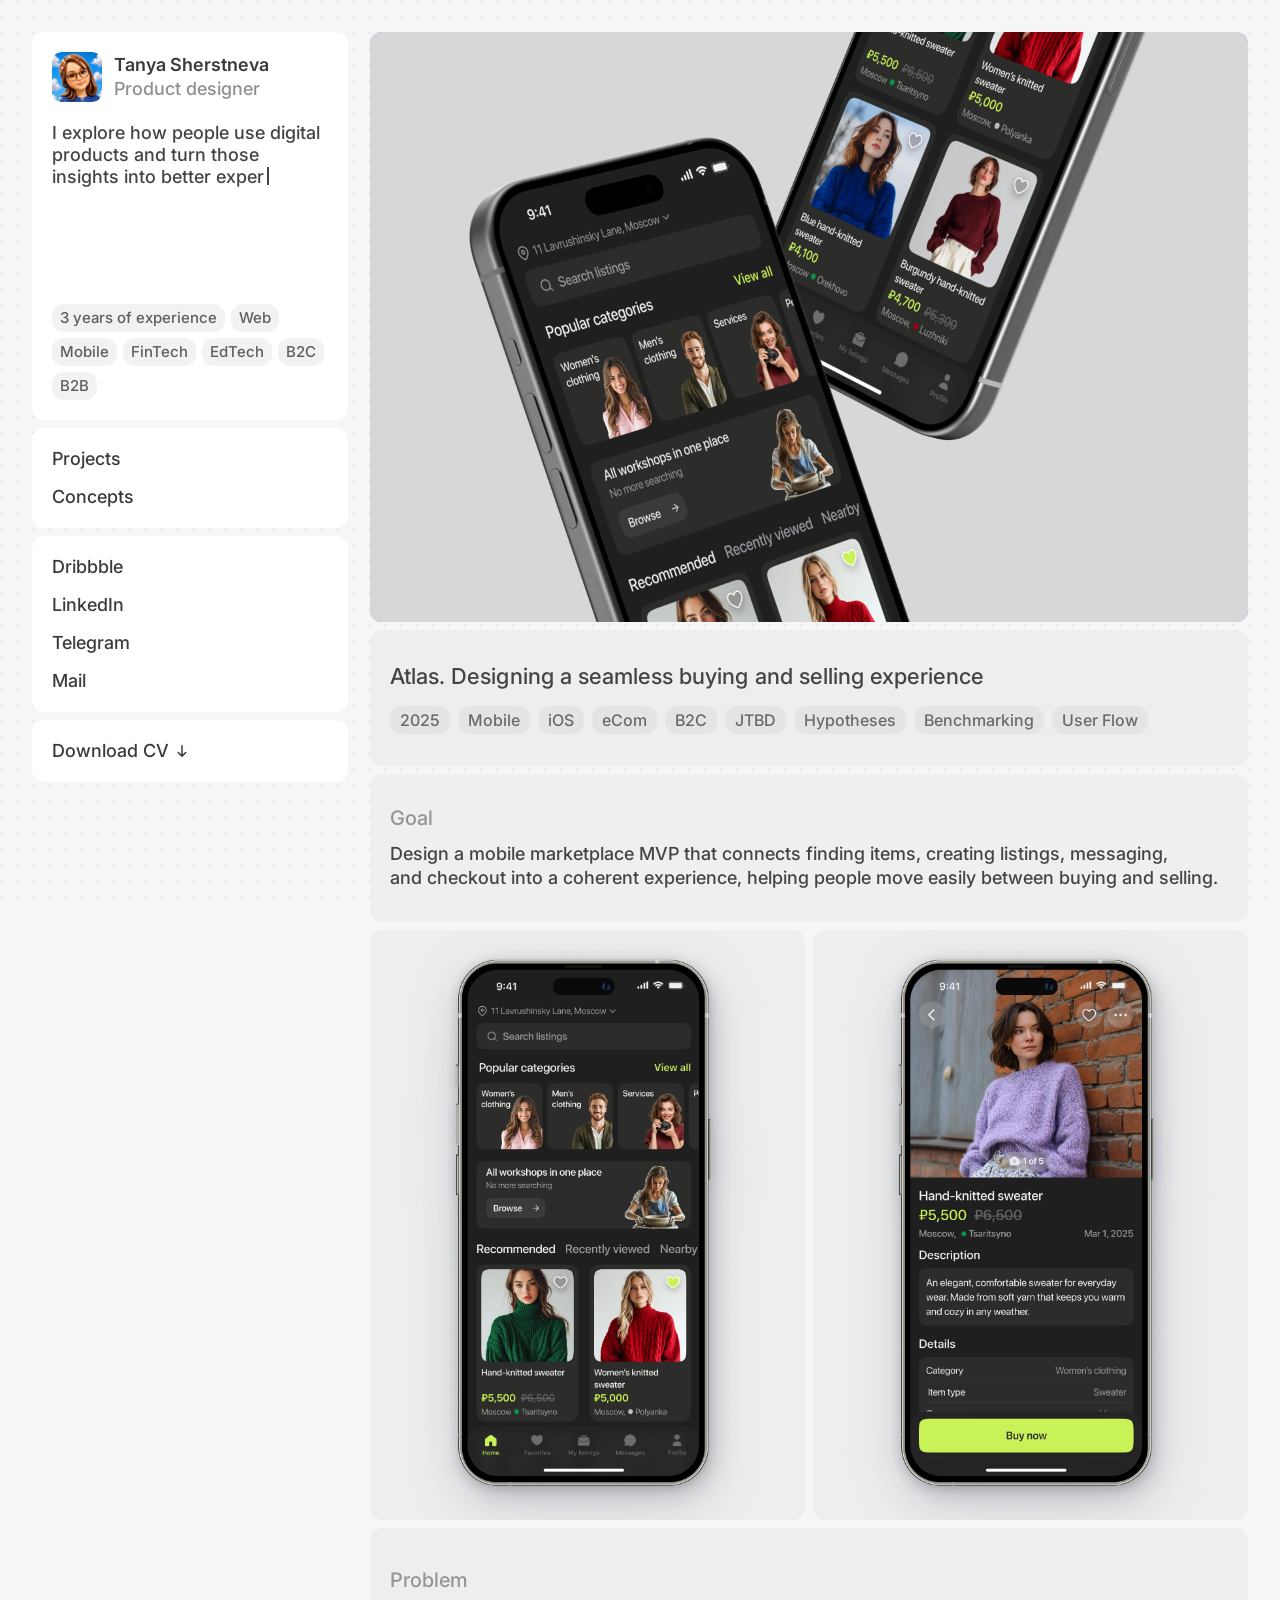
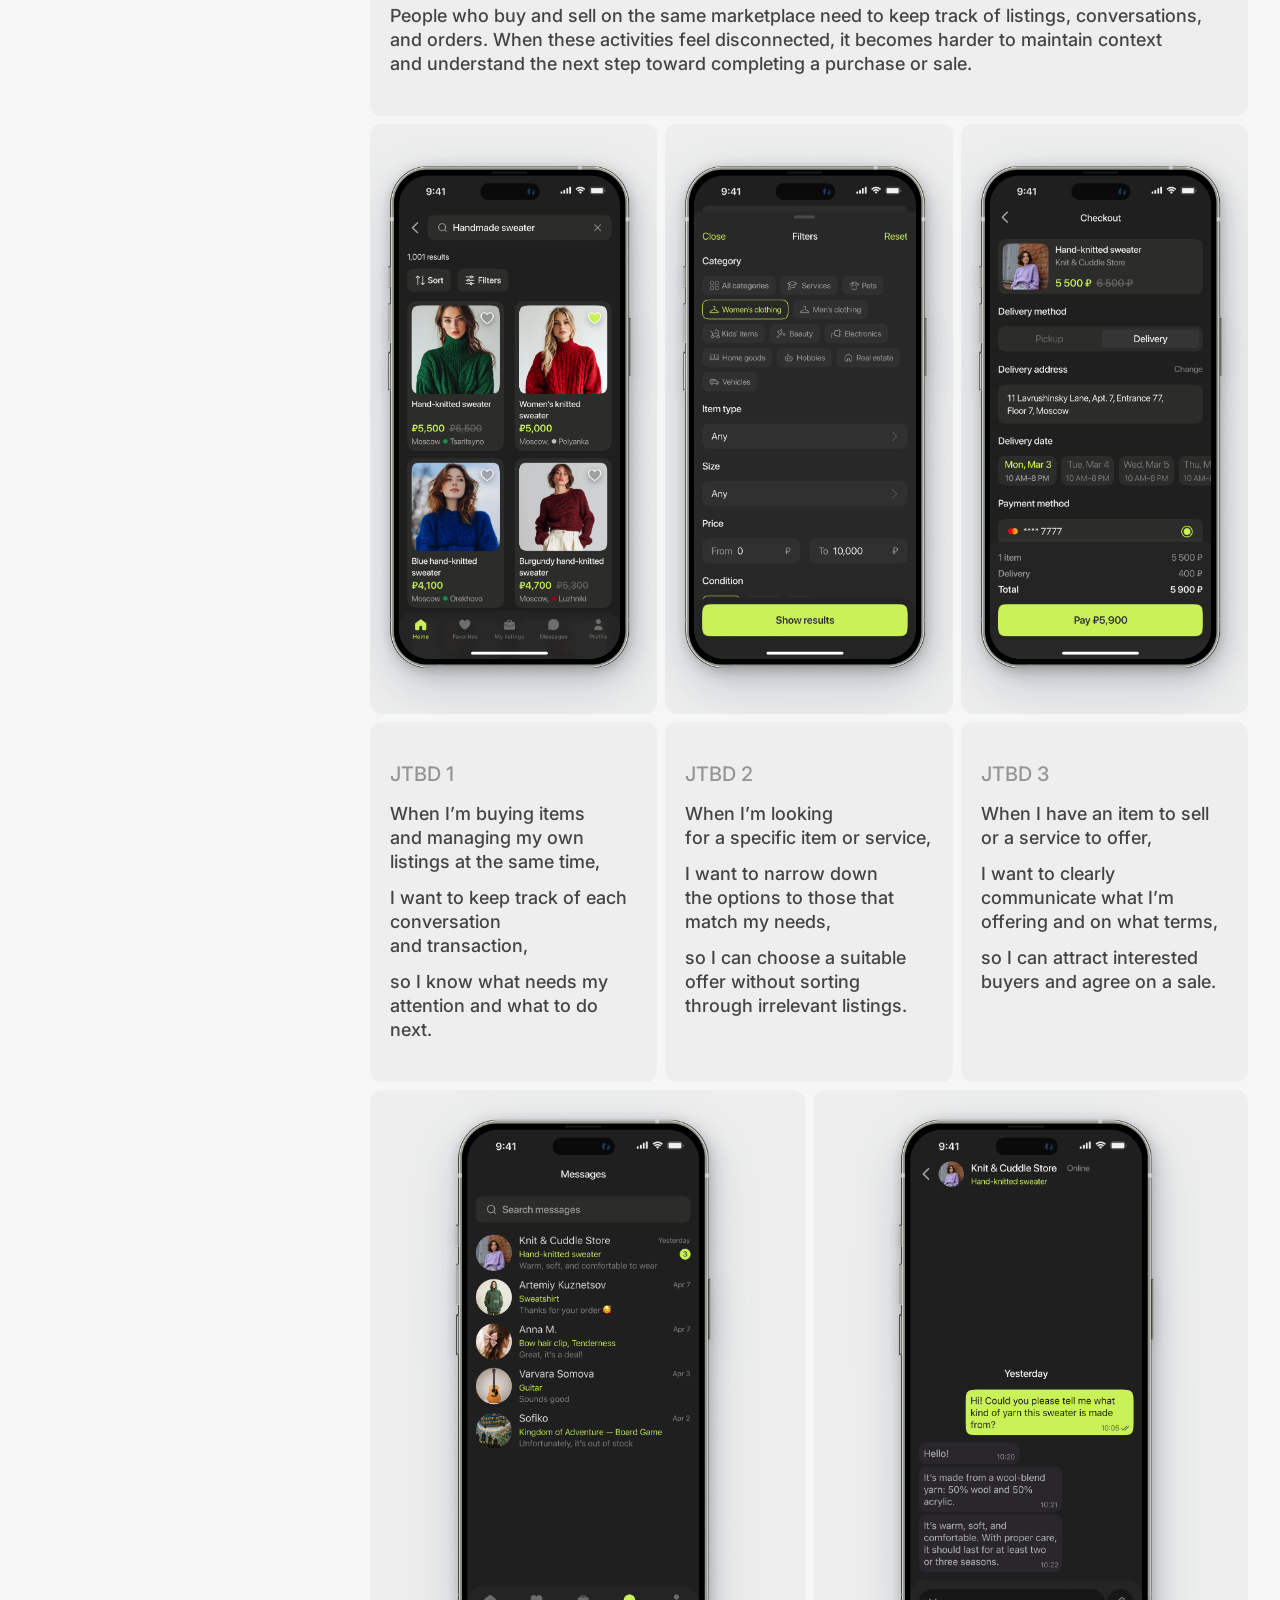
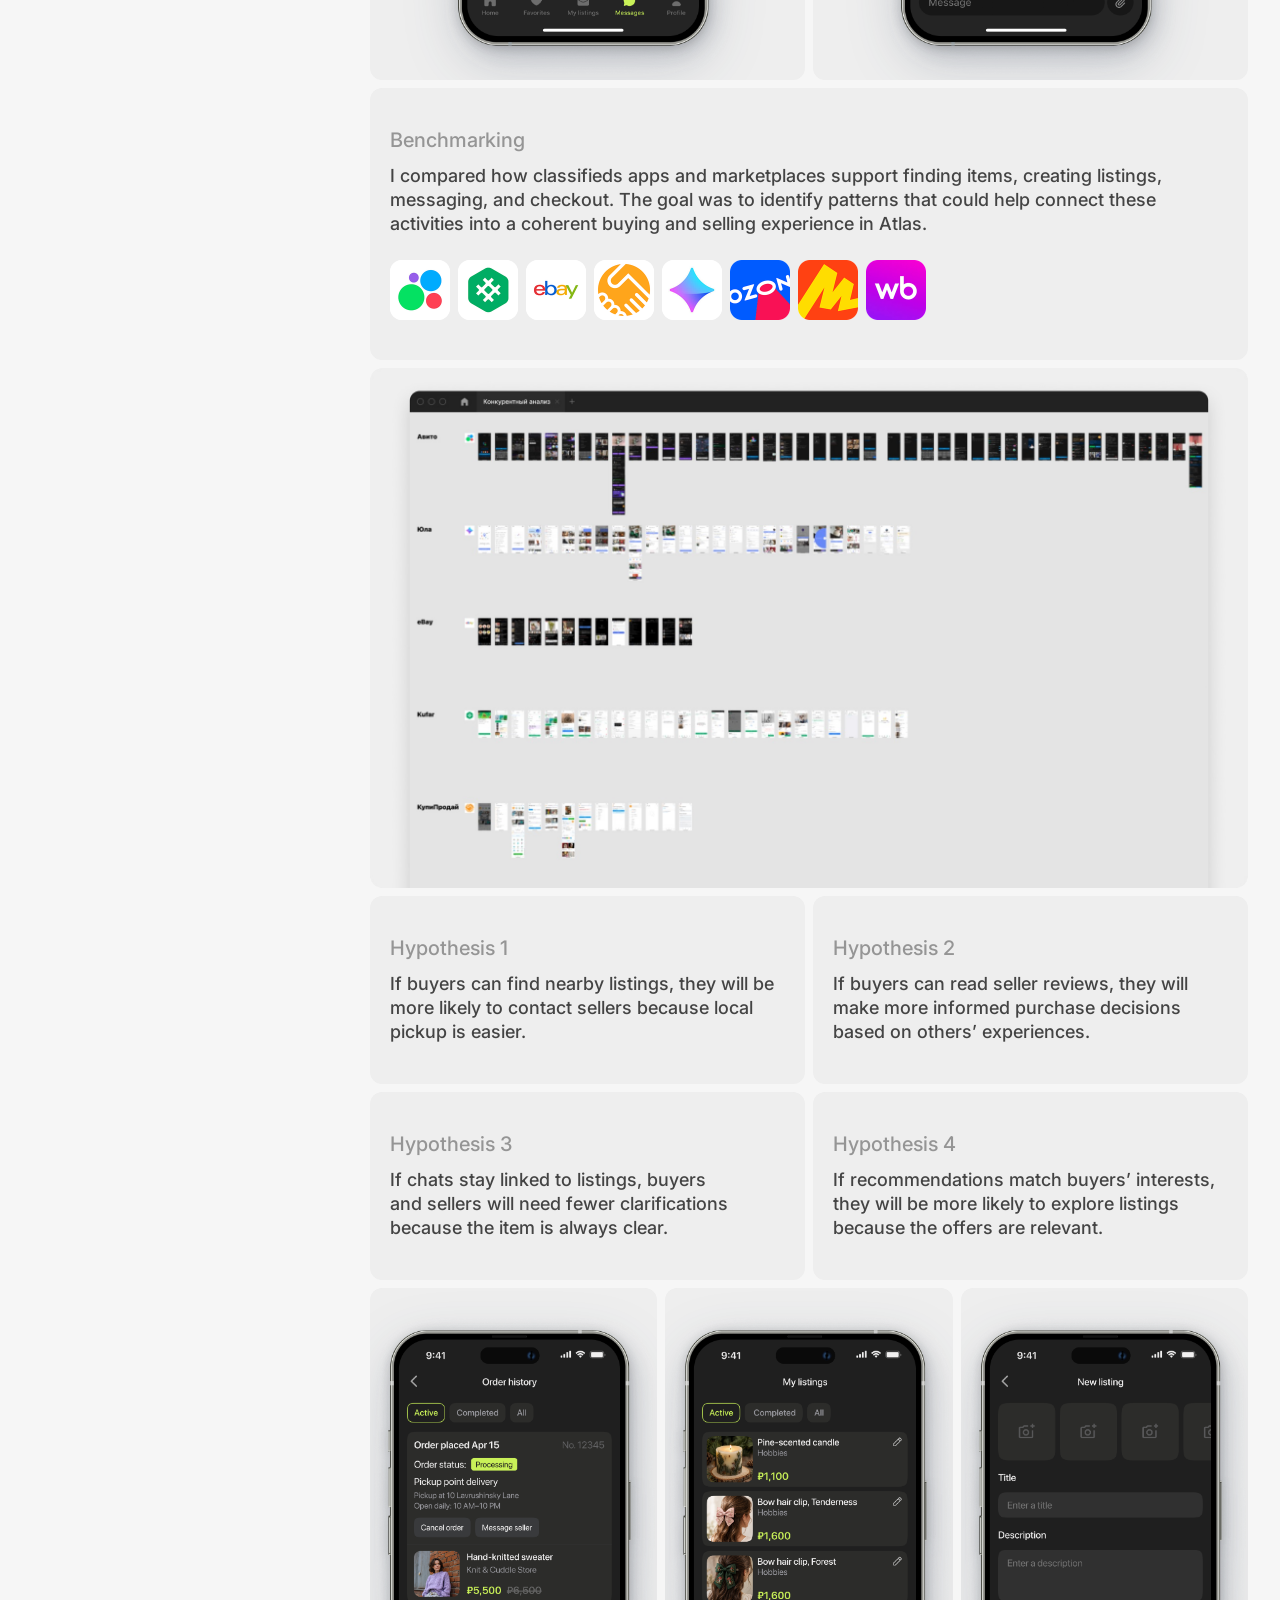
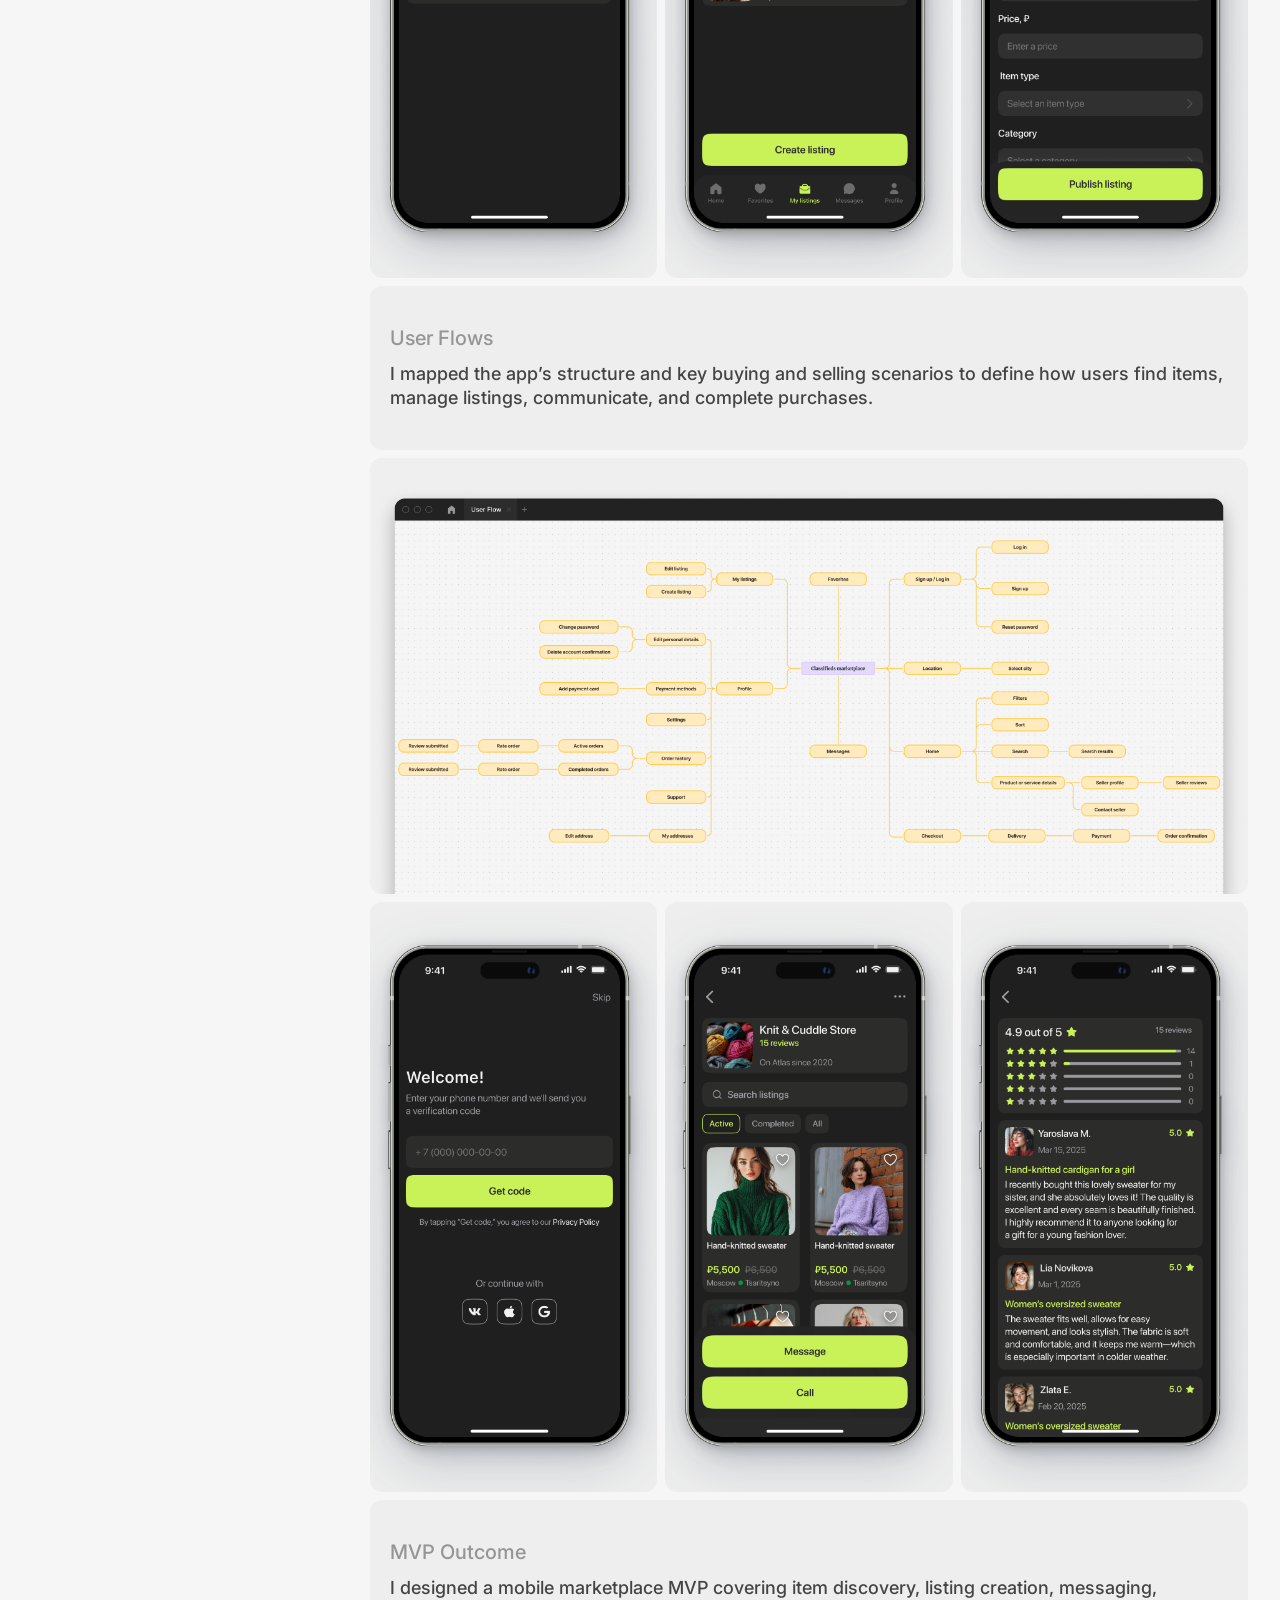
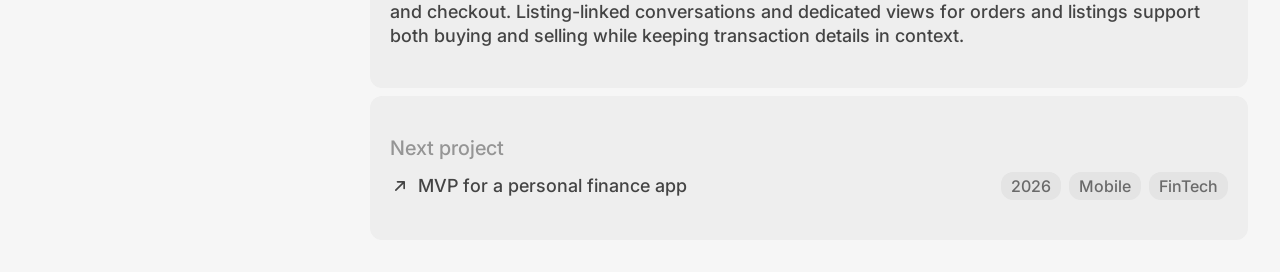
==== atlas/index.html @ c829650d "Add files via upload" ====
<!doctype html>
<html lang="en">
  <head>
    <meta charset="UTF-8" />
    <meta name="viewport" content="width=device-width, initial-scale=1.0" />
    <meta name="author" content="Tanya Sherstneva" />
    <meta name="copyright" content="© Tanya Sherstneva. Portfolio content, case studies and visuals may not be copied, reproduced or used for AI training without permission." />
    <meta name="robots" content="index, follow, noai, noimageai" />
    <title>Atlas — Classifieds Marketplace Case Study | Tanya Sherstneva</title>
    <meta name="description" content="Designing a mobile classifieds marketplace MVP, from item discovery and seller messaging to checkout. A product design case study by Tanya Sherstneva." />
    <link rel="icon" type="image/svg+xml" href="../assets/favicon.svg" />
    <link rel="icon" type="image/png" sizes="32x32" href="../assets/favicon-32.png" />
    <link rel="apple-touch-icon" sizes="180x180" href="../assets/favicon-180.png" />
    <link rel="preload" as="image" href="../assets/Atlas/atlas-cover.png?v=20260921-en" />
    <link rel="stylesheet" href="../atlas.css?v=20260921-jtbd" />
  </head>
  <body>
    <main class="case-shell">
      <aside class="sidebar" aria-label="Designer information">
        <section class="profile card">
          <div class="profile__head">
            <a class="profile__avatar-wrap" href="../index.html" data-clean-href="../" data-home-link aria-label="Back to homepage">
              <img class="profile__avatar profile__avatar--base" src="../assets/optimized/profile-avatar-new.png" width="128" height="160" alt="Tanya Sherstneva" />
              <img class="profile__avatar profile__avatar--hover" src="../assets/optimized/profile-avatar-hover-new.png" width="128" height="160" alt="" aria-hidden="true" />
            </a>
            <div>
              <h1><a class="profile__name-link" href="../index.html" data-clean-href="../" data-home-link aria-label="Back to homepage">Tanya Sherstneva</a></h1>
              <p>Product designer</p>
            </div>
          </div>

          <div class="profile__copy">
            <p class="typewriter-copy" data-typewriter="I explore how people use digital products and turn those insights into better experiences.">I explore how people use digital products and turn those insights into better experiences.</p>
          </div>

          <div class="chips" aria-label="Skills and experience">
            <span>3 years of experience</span>
            <span>Web</span>
            <span>Mobile</span>
            <span>FinTech</span>
            <span>EdTech</span>
            <span>B2C</span>
            <span>B2B</span>
          </div>
        </section>

        <nav class="card nav-links nav-links--plain" aria-label="Portfolio sections">
          <a href="../index.html#projects">Projects</a>
          <a href="../index.html#concepts">Concepts</a>
        </nav>

        <section class="card nav-links" aria-label="Social links">
          <a href="https://dribbble.com/tanya-sherstneva" target="_blank" rel="noopener noreferrer" aria-label="Dribbble">Dribbble</a>
          <a href="https://www.linkedin.com/in/tanya-sherstneva" target="_blank" rel="noopener noreferrer" aria-label="LinkedIn">LinkedIn</a>
          <a href="https://t.me/tatanny" target="_blank" rel="noopener noreferrer" aria-label="Telegram">Telegram</a>
          <a href="mailto:tanya.shr.design@gmail.com" aria-label="Mail">Mail</a>
        </section>

        <a class="card download" href="https://drive.google.com/file/d/1BvGrhKMnfIY4uvtljXsdKGRwU88iwA4E/view?usp=share_link" target="_blank" rel="noopener noreferrer" aria-label="Download CV">
          <span>Download CV</span>
          <svg viewBox="0 0 24 24" aria-hidden="true">
            <path d="M12 5v14m0 0 5-5m-5 5-5-5" />
          </svg>
        </a>
      </aside>

      <section class="case-page">
        <section class="case-cover case-cover--static" aria-label="Atlas cover">
          <img src="../assets/Atlas/atlas-cover.png?v=20260921-en" width="2988" height="1770" alt="Atlas project cover" fetchpriority="high" />
        </section>

        <section class="case-heading card">
          <div>
            <h2>Atlas. Designing a seamless buying and selling experience</h2>
          </div>
          <div class="case-tags" aria-label="Project tags">
            <span>2025</span>
            <span>Mobile</span>
            <span>iOS</span>
            <span>eCom</span>
            <span>B2C</span>
            <span>JTBD</span>
            <span>Hypotheses</span>
            <span>Benchmarking</span>
            <span>User Flow</span>
          </div>
        </section>

        <section class="case-info card">
          <h3>Goal</h3>
          <p>
            Design a mobile marketplace MVP that connects finding items, creating listings, messaging, and checkout into a coherent experience, helping people move easily between buying and selling.
          </p>
        </section>

        <section class="mockup-grid mockup-grid--two" aria-label="Atlas main screens">
          <figure class="mockup-card"><img src="../assets/Atlas/atlas-screen-01-optimized.png?v=20260921-en" width="921" height="1741" loading="lazy" alt="Atlas home screen" /></figure>
          <figure class="mockup-card"><img src="../assets/Atlas/atlas-screen-02-optimized.png?v=20260921-en" width="921" height="1741" loading="lazy" alt="Atlas listing details screen" /></figure>
        </section>

        <section class="case-note card">
          <h3>Problem</h3>
          <p>
            People who buy and sell on the same marketplace need to keep track of listings, conversations, and orders. When these activities feel disconnected, it becomes harder to maintain context and understand the next step toward completing a purchase or sale.
          </p>
        </section>

        <section class="mockup-grid mockup-grid--three mockup-grid--case-screens" aria-label="Atlas user flow screens">
          <figure class="mockup-card"><img src="../assets/Atlas/atlas-screen-03-optimized.png?v=20260921-en" width="921" height="1741" loading="lazy" alt="Atlas search results screen" /></figure>
          <figure class="mockup-card"><img src="../assets/Atlas/atlas-screen-04-optimized.png?v=20260921-en" width="921" height="1741" loading="lazy" alt="Atlas filters screen" /></figure>
          <figure class="mockup-card"><img src="../assets/Atlas/atlas-screen-05-optimized.png?v=20260921-en" width="921" height="1741" loading="lazy" alt="Atlas checkout screen" /></figure>
        </section>

        <section class="jbtd-grid" aria-label="Jobs to be done">
          <article class="card">
            <h3>JTBD 1</h3>
            <p class="jtbd-copy">
              <span>When I’m buying items and managing my own listings at the same time,</span>
              <span>I want to keep track of each conversation and transaction,</span>
              <span>so I know what needs my attention and what to do next.</span>
            </p>
          </article>
          <article class="card">
            <h3>JTBD 2</h3>
            <p class="jtbd-copy">
              <span>When I’m looking for a specific item or service,</span>
              <span>I want to narrow down the options to those that match my needs,</span>
              <span>so I can choose a suitable offer without sorting through irrelevant listings.</span>
            </p>
          </article>
          <article class="card">
            <h3>JTBD 3</h3>
            <p class="jtbd-copy">
              <span>When I have an item to sell or a service to offer,</span>
              <span>I want to clearly communicate what I’m offering and on what terms,</span>
              <span>so I can attract interested buyers and agree on a sale.</span>
            </p>
          </article>
        </section>

        <section class="mockup-grid mockup-grid--two" aria-label="More Atlas screens">
          <figure class="mockup-card"><img src="../assets/Atlas/atlas-screen-06-optimized.png?v=20260921-en" width="921" height="1741" loading="lazy" alt="Atlas messages screen" /></figure>
          <figure class="mockup-card"><img src="../assets/Atlas/atlas-screen-07-optimized.png?v=20260921-en" width="921" height="1741" loading="lazy" alt="Atlas chat screen" /></figure>
        </section>

        <section class="case-note card competitor-analysis-card">
          <h3>Benchmarking</h3>
          <p>
            I compared how classifieds apps and marketplaces support finding items, creating listings, messaging, and checkout. The goal was to identify patterns that could help connect these activities into a coherent buying and selling experience in Atlas.
          </p>

          <div class="competitor-logos" aria-label="Services reviewed">
            <span class="competitor-logo" aria-label="Avito" tabindex="0"><img src="../assets/Atlas/competitors/avito.png" width="120" height="120" loading="lazy" alt="Avito" /></span>
            <span class="competitor-logo" aria-label="Kufar" tabindex="0"><img src="../assets/Atlas/competitors/kufar.png" width="120" height="120" loading="lazy" alt="Kufar" /></span>
            <span class="competitor-logo" aria-label="eBay" tabindex="0"><img src="../assets/Atlas/competitors/ebay.png" width="120" height="120" loading="lazy" alt="eBay" /></span>
            <span class="competitor-logo" aria-label="KupiProdai" tabindex="0"><img src="../assets/Atlas/competitors/kupiprodai.png" width="120" height="120" loading="lazy" alt="KupiProdai" /></span>
            <span class="competitor-logo" aria-label="Youla" tabindex="0"><img src="../assets/Atlas/competitors/youla.png" width="120" height="120" loading="lazy" alt="Youla" /></span>
            <span class="competitor-logo" aria-label="Ozon" tabindex="0"><img src="../assets/Atlas/competitors/ozon.png" width="120" height="120" loading="lazy" alt="Ozon" /></span>
            <span class="competitor-logo" aria-label="Yandex Market" tabindex="0"><img src="../assets/Atlas/competitors/yandex-market.png" width="120" height="120" loading="lazy" alt="Yandex Market" /></span>
            <span class="competitor-logo" aria-label="Wildberries" tabindex="0"><img src="../assets/Atlas/competitors/wildberries.png" width="120" height="120" loading="lazy" alt="Wildberries" /></span>
          </div>
        </section>

        <figure class="image-card image-card--wide image-card--pan" aria-label="Competitive analysis map">
          <img src="../assets/Atlas/atlas-competitive-analysis-optimized.jpg" width="1800" height="1066" loading="lazy" alt="Atlas competitive analysis map" />
        </figure>

        <section class="hypothesis-grid" aria-label="Hypotheses">
          <article class="card">
            <h3>Hypothesis 1</h3>
            <p class="hypothesis-copy">
              <span>If buyers can find nearby listings, they will be more likely to contact sellers because local pickup is easier.</span>
            </p>
          </article>
          <article class="card"><h3>Hypothesis 2</h3><p>If buyers can read seller reviews, they will make more informed purchase decisions based on others’ experiences.</p></article>
          <article class="card"><h3>Hypothesis 3</h3><p>If chats stay linked to listings, buyers and sellers will need fewer clarifications because the item is always clear.</p></article>
          <article class="card">
            <h3>Hypothesis 4</h3>
            <p class="hypothesis-copy">
              <span>If recommendations match buyers’ interests, they will be more likely to explore listings because the offers are relevant.</span>
            </p>
          </article>
        </section>

        <section class="mockup-grid mockup-grid--three" aria-label="Atlas screens">
          <figure class="mockup-card"><img src="../assets/Atlas/atlas-screen-08-optimized.png?v=20260921-en" width="921" height="1741" loading="lazy" alt="Atlas order history screen" /></figure>
          <figure class="mockup-card"><img src="../assets/Atlas/atlas-screen-09-optimized.png?v=20260921-en" width="921" height="1741" loading="lazy" alt="Atlas my listings screen" /></figure>
          <figure class="mockup-card"><img src="../assets/Atlas/atlas-screen-10-optimized.png?v=20260921-en" width="921" height="1741" loading="lazy" alt="Atlas new listing screen" /></figure>
        </section>

        <section class="case-note card">
          <h3>User Flows</h3>
          <p>
            I mapped the app’s structure and key buying and selling scenarios to define how users find items, manage listings, communicate, and complete purchases.
          </p>
        </section>

        <figure class="image-card image-card--wide image-card--ui-kit image-card--pan" aria-label="Atlas app structure and user flows" data-flow-zoom>
          <img src="../assets/Atlas/atlas-user-flow.png?v=20260921-en" width="2988" height="1485" loading="lazy" alt="Atlas app structure and user flows" />
        </figure>

        <section class="mockup-grid mockup-grid--three" aria-label="Atlas final screens">
          <figure class="mockup-card"><img src="../assets/Atlas/atlas-screen-11-optimized.png?v=20260921-en" width="921" height="1741" loading="lazy" alt="Atlas sign-in screen" /></figure>
          <figure class="mockup-card"><img src="../assets/Atlas/atlas-screen-12-optimized.png?v=20260921-en" width="921" height="1741" loading="lazy" alt="Atlas seller profile screen" /></figure>
          <figure class="mockup-card"><img src="../assets/Atlas/atlas-screen-13-optimized.png?v=20260921-en" width="921" height="1741" loading="lazy" alt="Atlas reviews screen" /></figure>
        </section>

        <section class="case-note card">
          <h3>MVP Outcome</h3>
          <p>
            I designed a mobile marketplace MVP covering item discovery, listing creation, messaging, and checkout. Listing-linked conversations and dedicated views for orders and listings support both buying and selling while keeping transaction details in context.
          </p>
        </section>

        <a class="next-project card" href="../flowly/index.html">
          <span class="next-project__eyebrow">Next project</span>
          <strong class="next-project__title">
            <svg viewBox="0 0 24 24" width="20" height="20" fill="none" stroke="currentColor" stroke-width="2" stroke-linecap="round" stroke-linejoin="round" aria-hidden="true"><path d="M7 17 17 7M9 7h8v8" /></svg>
            <span>MVP for a&nbsp;personal finance app</span>
            <span hidden></span>
          </strong>
          <div class="case-tags next-project__tags" aria-label="Next project tags">
            <small>2026</small>
            <small>Mobile</small>
            <small>FinTech</small>
          </div>
        </a>
      </section>
    </main>
    <script src="../home-link.js?v=20260813-3" defer></script>
    <script src="../atlas-zoom.js?v=20260921-4" defer></script>
  </body>
</html>
---- atlas.css ----
@import url("https://fonts.googleapis.com/css2?family=Inter:wght@400;500;600;700&display=swap");

:root {
  --page: #f6f6f6;
  --text: #3b3b3b;
  --muted: #8f8f8f;
  --card: #ffffff;
  --chip: #e4e4e4;
  --blue-a: #6db3ff;
  --blue-b: #3b9aff;
  --radius: 12px;
}

* {
  box-sizing: border-box;
}

html {
  scroll-behavior: smooth;
  overflow-x: hidden;
}

body {
  margin: 0;
  overflow-x: hidden;
  background-color: var(--page);
  background-image: radial-gradient(circle at 1px 1px, rgba(59, 59, 59, 0.08) 1px, transparent 0);
  background-size: 16px 16px;
  background-attachment: fixed;
  color: var(--text);
  font-family: "Inter", "Helvetica Neue", Helvetica, Arial, sans-serif;
  font-size: 18px;
  font-weight: 500;
  letter-spacing: 0;
}

a {
  color: inherit;
  text-decoration: none;
  -webkit-tap-highlight-color: transparent;
}

img {
  display: block;
  max-width: 100%;
}

.case-shell {
  display: grid;
  grid-template-columns: 316px minmax(0, 1000px);
  gap: 22px;
  align-items: start;
  max-width: 1400px;
  margin: 0 auto;
  padding: 32px;
}

.case-page {
  grid-column: 2;
  width: min(100%, 1000px);
}

.sidebar {
  position: fixed;
  top: 32px;
  left: calc((100vw - min(100vw, 1400px)) / 2 + 32px);
  width: 316px;
  align-self: start;
  max-height: calc(100vh - 64px);
  overflow: auto;
  display: flex;
  flex-direction: column;
  gap: 8px;
}

.card {
  background: var(--card);
  border-radius: var(--radius);
}

.profile {
  min-height: 388px;
  display: flex;
  flex-direction: column;
  padding: 20px;
}

.profile__head {
  display: flex;
  align-items: center;
  justify-content: flex-start;
  gap: 12px;
  margin-bottom: 20px;
}

.profile__avatar-wrap {
  position: relative;
  width: 50px;
  height: 50px;
  flex: 0 0 50px;
  display: block;
  overflow: hidden;
  border-radius: 9px;
  color: inherit;
  text-decoration: none;
  cursor: pointer;
}

.profile__avatar {
  position: absolute;
  inset: 0;
  width: 50px;
  height: 50px;
  border-radius: 9px;
  object-fit: cover;
  transition: opacity 180ms ease, transform 180ms ease;
}

.profile__avatar--hover {
  opacity: 0;
}

.profile__avatar-wrap:hover .profile__avatar--base {
  opacity: 0;
}

.profile__avatar-wrap:hover .profile__avatar--hover {
  opacity: 1 !important;
  transform: none;
}

@media (hover: none) {
  .profile__avatar-wrap:hover .profile__avatar--base {
    opacity: 1;
  }

  .profile__avatar-wrap:hover .profile__avatar--hover {
    opacity: 0;
    transform: none;
  }
}

.profile h1,
.profile p {
  margin: 0;
}

.profile h1 {
  color: var(--text);
  font-size: 18px;
  line-height: 1.12;
  font-weight: 600;
}

.profile__name-link {
  display: inline-block;
  color: inherit;
  text-decoration: none;
  border-radius: 6px;
}

.profile__head p {
  margin-top: 4px;
  color: var(--muted);
  font-size: 18px;
  font-weight: 500;
  line-height: 1.12;
}

.profile__copy {
  display: flex;
  flex-direction: column;
  gap: 8px;
  color: #444;
  font-size: 18px;
  line-height: 22px;
}

.typewriter-copy {
  min-height: 66px;
}

.typewriter-copy.is-typing::after {
  content: "";
  display: inline-block;
  width: 2px;
  height: 1em;
  margin-left: 3px;
  background: currentColor;
  vertical-align: -0.12em;
  animation: typewriter-caret 780ms steps(1, end) infinite;
}

@keyframes typewriter-caret {
  50% {
    opacity: 0;
  }
}

@media (prefers-reduced-motion: reduce) {
  .typewriter-copy.is-typing::after {
    animation: none;
  }
}

.profile > .chips {
  gap: 6px;
  justify-content: flex-start;
  align-items: stretch;
  margin-top: auto;
}

.chips {
  display: flex;
  flex-wrap: wrap;
  gap: 8px;
}

.chips span {
  display: inline-flex;
  align-items: center;
  justify-content: center;
  min-height: 28px;
  padding: 4px 8px;
  border-radius: 12px;
  background: var(--chip);
  color: #6a6a6a;
  font-size: 15px;
  line-height: 20px;
  white-space: nowrap;
}

.profile .chips span {
  padding: 4px 8px;
  border-radius: 12px;
  background: #f2f2f2;
  color: #5e5e5e;
  font-weight: 500;
}

.nav-links {
  display: flex;
  flex-direction: column;
  gap: 16px;
  padding: 20px;
  line-height: 22px;
}

.nav-links a {
  width: fit-content;
}

.nav-links--plain {
  gap: 16px;
}

.nav-links--plain a {
  width: fit-content;
  padding: 0;
  border-radius: 12px;
  color: var(--text);
  display: flex;
  align-items: center;
  gap: 0;
  transition: transform 260ms cubic-bezier(0.2, 0.8, 0.2, 1), color 260ms cubic-bezier(0.2, 0.8, 0.2, 1);
}

.nav-links--plain a::before {
  content: "✱";
  position: static;
  display: inline-flex;
  justify-content: center;
  width: 0;
  height: 16px;
  margin-right: 0;
  overflow: hidden;
  color: var(--blue-b);
  font-size: 16px;
  line-height: 16px;
  opacity: 0;
  transform: scale(0.72) rotate(-18deg);
  transition: width 300ms cubic-bezier(0.2, 0.8, 0.2, 1), margin-right 300ms cubic-bezier(0.2, 0.8, 0.2, 1), opacity 220ms ease, transform 300ms cubic-bezier(0.2, 0.8, 0.2, 1);
}

.nav-links--plain a:hover {
  color: #2d86e8;
}

.nav-links--plain a.is-active::before {
  align-items: center;
  justify-content: center;
  width: 16px;
  margin-right: 8px;
  opacity: 1;
  transform: scale(1) rotate(0);
}

.nav-links a,
.download,
.back-link {
  position: relative;
  transition: transform 120ms ease, color 160ms ease, background-color 160ms ease;
}

.nav-links:not(.nav-links--plain) a::after {
  content: none;
  position: absolute;
  left: 0;
  right: 0;
  bottom: -3px;
  height: 1px;
  background: var(--blue-b);
  opacity: 0;
  transform: scaleX(0);
  transform-origin: left center;
  transition: transform 180ms ease, opacity 180ms ease;
}

.nav-links:not(.nav-links--plain) a:hover::after {
  opacity: 1;
  transform: scaleX(1);
}

.nav-links:not(.nav-links--plain) a:hover {
  color: #2d86e8 !important;
}

.nav-links--plain a.is-active {
  transform: translateX(8px);
  color: var(--text);
}

.nav-links a:active,
.download:active,
.back-link:active {
  transform: scale(0.98);
}

.download {
  display: flex;
  align-items: center;
  gap: 4px;
  padding: 20px;
  line-height: 22px;
}

.download svg {
  width: 18px;
  height: 18px;
  fill: none;
  stroke: currentColor;
  stroke-width: 2;
  stroke-linecap: round;
  stroke-linejoin: round;
}

h2,
h3,
p {
  margin: 0;
}

.case-cover {
  margin: 0;
  overflow: hidden;
  height: 590px;
  border-radius: var(--radius);
  background: #4aa4ff;
}

.case-cover img {
  display: block;
  width: 100%;
  height: 100%;
  object-fit: cover;
}

.case-heading {
  display: flex;
  padding: 32px 20px;
  flex-direction: column;
  align-items: flex-start;
  gap: 16px;
  align-self: stretch;
  margin-top: 8px;
  background: #eeeeee;
}

.case-heading h2 {
  color: #444;
  font-size: 22px;
  font-weight: 500;
  line-height: 28px;
  letter-spacing: 0.044px;
}

.case-info,
.case-note,
.jbtd-grid article,
.hypothesis-grid article {
  padding: 40px 20px;
  background: #eeeeee;
}

.case-info {
  display: flex;
  width: 100%;
  max-width: 996px;
  padding: 32px 20px;
  flex-direction: column;
  align-items: flex-start;
  gap: 12px;
  border-radius: 12px;
  background: #efefef;
}

.case-info,
.case-note {
  margin-top: 8px;
}

.case-info h3,
.case-note h3,
.jbtd-grid h3,
.hypothesis-grid h3,
.next-project__eyebrow {
  display: block;
  color: #959595;
  font-size: 20px;
  font-weight: 500;
  line-height: 24px;
}

.case-note h3,
.jbtd-grid h3,
.hypothesis-grid h3,
.next-project__eyebrow {
  margin-bottom: 12px;
}

.jbtd-grid h3 {
  margin-bottom: 16px;
}

.case-info p,
.case-note p,
.jbtd-grid p,
.hypothesis-grid p {
  color: #444;
  font-size: 18px;
  line-height: 24px;
}

.jtbd-copy span {
  display: block;
}

.jtbd-copy span + span {
  margin-top: 12px;
}

.hypothesis-copy span {
  display: block;
}

.next-project strong {
  color: #444;
  font-size: 18px;
  line-height: 28px;
}

.case-tags {
  display: flex;
  flex-wrap: wrap;
  gap: 8px;
  margin-top: 0;
}

.case-tags span {
  display: inline-flex;
  align-items: center;
  min-height: 28px;
  padding: 4px 10px;
  border-radius: 12px;
  background: var(--chip);
  color: #6a6a6a;
  font-size: 16px;
  line-height: 20px;
}

.mockup-grid {
  display: grid;
  gap: 8px;
  margin-top: 8px;
}

.mockup-grid--two {
  grid-template-columns: repeat(2, minmax(0, 1fr));
}

.mockup-grid--three {
  grid-template-columns: repeat(3, minmax(0, 1fr));
}

.jbtd-grid {
  display: grid;
  grid-template-columns: repeat(3, minmax(0, 1fr));
  gap: 8px;
  margin-top: 8px;
}

.mockup-card,
.image-card {
  margin: 0;
  display: grid;
  place-items: center;
  overflow: hidden;
  border-radius: var(--radius);
  background: #eeeeee;
}

.mockup-card {
  height: 590px;
  min-height: 590px;
}

.image-card {
  min-height: 590px;
}

.mockup-grid--three .mockup-card {
  height: 590px;
  min-height: 590px;
}

.mockup-grid--case-screens .mockup-card {
  height: 590px;
  min-height: 590px;
}

.mockup-card img {
  width: auto;
  height: 570px;
  max-width: 100%;
  justify-self: center;
  align-self: center;
  flex-shrink: 0;
  object-fit: contain;
  object-position: center;
  transform: translate(1px, 4px);
  filter: drop-shadow(0 16px 26px rgba(30, 45, 70, 0.18));
}

.image-card img {
  width: min(58%, 285px);
  height: auto;
  filter: drop-shadow(0 16px 26px rgba(30, 45, 70, 0.18));
}

.mockup-card--placeholder {
  min-height: 413px;
  color: var(--muted);
  font-size: 15px;
  line-height: 20px;
  text-align: center;
}

.image-card--wide {
  width: 100%;
  margin-top: 8px;
  aspect-ratio: 1800 / 1066;
  min-height: 520px;
  background: #eeeeee;
}

.image-card--ui-kit {
  aspect-ratio: auto;
  height: auto;
  min-height: auto;
}

.image-card--wide img {
  width: 100%;
  height: 100%;
  object-fit: cover;
  filter: none;
}

.image-card--ui-kit img {
  width: 100%;
  height: auto;
  object-fit: contain;
}

.image-card--empty {
  color: var(--muted);
  font-size: 15px;
  line-height: 20px;
  text-align: center;
  padding: 24px;
}

.competitor-analysis-card {
  display: flex;
  flex-direction: column;
  align-items: flex-start;
  gap: 12px;
}

.competitor-analysis-card h3 {
  margin-bottom: 0;
}

.competitor-logos {
  display: flex;
  flex-wrap: wrap;
  gap: 8px;
  margin-top: 12px;
}

.competitor-logo {
  position: relative;
  display: inline-grid;
  place-items: center;
  width: 60px;
  height: 60px;
  overflow: visible;
  border-radius: 12px;
  background: #ffffff;
  outline: none;
}

.competitor-logo img {
  display: block;
  width: 60px;
  height: 60px;
  object-fit: contain;
}

.competitor-logo::after {
  content: attr(aria-label);
  position: absolute;
  left: 50%;
  bottom: calc(100% + 8px);
  z-index: 5;
  width: max-content;
  max-width: 180px;
  padding: 6px 9px;
  border-radius: 8px;
  background: rgba(36, 36, 36, 0.78);
  color: #ffffff;
  font-size: 13px;
  font-weight: 500;
  line-height: 16px;
  opacity: 0;
  pointer-events: none;
  transform: translate(-50%, 4px);
  transition: opacity 150ms ease, transform 150ms ease;
  white-space: nowrap;
}

.competitor-logo::before {
  content: none;
}

.competitor-logo:hover::after,
.competitor-logo:focus-visible::after {
  opacity: 1;
  transform: translate(-50%, 0);
}

.hypothesis-grid {
  display: grid;
  grid-template-columns: repeat(2, minmax(0, 1fr));
  gap: 8px;
  margin-top: 8px;
}

.next-project {
  display: grid;
  grid-template-columns: 1fr auto;
  gap: 12px 16px;
  margin-top: 8px;
  min-height: 124px;
  padding: 40px 20px;
  background: #eeeeee;
  transition: transform 120ms ease, color 160ms ease, background-color 160ms ease;
}

.next-project span,
.next-project strong {
  grid-column: 1;
}

.next-project__eyebrow {
  display: inline-flex;
  align-items: center;
  gap: 8px;
  margin-bottom: 0;
}

.next-project__title svg {
  width: 20px;
  height: 20px;
  fill: none;
  stroke: currentColor;
  stroke-width: 2;
  stroke-linecap: round;
  stroke-linejoin: round;
  transition: transform 180ms cubic-bezier(0.2, 0.8, 0.2, 1);
}

.next-project__title {
  display: flex;
  align-items: center;
  gap: 8px;
  min-width: 0;
  color: #444;
  font-size: 18px;
  font-weight: 500;
  line-height: 28px;
}

.next-project__title span {
  display: inline;
  margin-bottom: 0;
  color: inherit;
  font: inherit;
}

.next-project__title span:last-child {
  color: #8a8a8a;
}

.next-project__tags {
  grid-column: 2;
  grid-row: 2;
  margin-top: 0;
  align-self: end;
  justify-self: end;
}

.next-project__tags small {
  display: inline-flex;
  align-items: center;
  min-height: 28px;
  padding: 4px 10px;
  border-radius: 12px;
  background: var(--chip);
  color: #6a6a6a;
  font-size: 16px;
  line-height: 20px;
}

.next-project:hover .next-project__title svg {
  transform: translate3d(2px, -2px, 0);
}

.next-project:active {
  transform: scale(0.98);
}

@media (max-width: 1180px) {
  .case-shell {
    grid-template-columns: 280px minmax(0, 1fr);
    padding: 20px;
  }

  .sidebar {
    left: calc((100vw - min(100vw, 1400px)) / 2 + 20px);
    width: 280px;
  }
}

@media (min-width: 981px) {
  .sidebar {
    position: fixed;
    top: 32px;
    align-self: start;
  }
}

@media (max-width: 980px) {
  .case-shell {
    display: flex;
    flex-direction: column;
    gap: 20px;
  }

  .sidebar {
    position: static;
    width: 100%;
    max-height: none;
    overflow: visible;
    display: grid;
    grid-template-columns: repeat(2, minmax(0, 1fr));
  }

  .profile {
    grid-column: 1 / -1;
    min-height: 0;
    gap: 28px;
  }

  .profile__head {
    margin-bottom: 0;
  }

  .case-cover {
    height: auto;
    aspect-ratio: 996 / 589;
  }

  .mockup-grid--three,
  .jbtd-grid {
    grid-template-columns: repeat(2, minmax(0, 1fr));
  }
}

@media (max-width: 680px) {
  body {
    background-attachment: scroll;
    font-size: 16px;
  }

  .case-shell {
    padding: 12px;
  }

  .sidebar {
    grid-template-columns: 1fr;
  }

  .profile__head p,
  .profile h1 {
    font-size: 17px;
  }

  .mockup-grid--two,
  .mockup-grid--three,
  .jbtd-grid,
  .hypothesis-grid {
    grid-template-columns: 1fr;
  }

  .mockup-card,
  .image-card {
    min-height: auto;
    aspect-ratio: 494 / 531;
  }

  .mockup-card {
    height: 590px;
    min-height: 590px;
    aspect-ratio: auto;
  }

  .mockup-card img {
    width: auto;
    height: min(130vw, 590px);
    max-width: 100%;
  }

  .image-card img {
    width: min(68%, 300px);
  }

  .image-card--wide {
    aspect-ratio: 494 / 291;
  }

  .image-card--pan {
    display: block;
    aspect-ratio: auto;
    overflow-x: auto;
    overflow-y: hidden;
    -webkit-overflow-scrolling: touch;
  }

  .image-card--pan img {
    display: block;
    width: clamp(1120px, 285%, 1320px);
    max-width: none;
    height: auto;
    min-height: 100%;
  }

  .image-card--ui-kit {
    height: auto;
    min-height: auto;
    aspect-ratio: 996 / 647;
  }

  .image-card--ui-kit.image-card--pan {
    aspect-ratio: auto;
  }

  .next-project {
    grid-template-columns: 1fr;
  }

  .next-project__title {
    display: block;
  }

  .next-project__title svg {
    display: none;
  }

  .next-project__title span {
    display: inline;
  }

  .next-project__title span:last-child {
    white-space: normal;
  }

  .next-project__tags {
    grid-column: 1;
    grid-row: auto;
    justify-self: start;
  }
}

/* Hover magnifier for the Atlas user flow. */
@media (min-width: 981px) and (hover: hover) and (pointer: fine) {
  [data-flow-zoom] img { cursor: zoom-in; }
  [data-flow-zoom] img.is-magnifying { cursor: none; }
}

.flow-magnifier {
  position: fixed;
  z-index: 1000;
  display: none;
  border-radius: 50%;
  border: 3px solid #fff;
  box-sizing: content-box;
  background-color: #eee;
  background-repeat: no-repeat;
  box-shadow: 0 8px 32px rgba(0, 0, 0, 0.24), 0 0 0 1px rgba(0, 0, 0, 0.08);
  pointer-events: none;
}

.flow-magnifier.is-visible { display: block; }
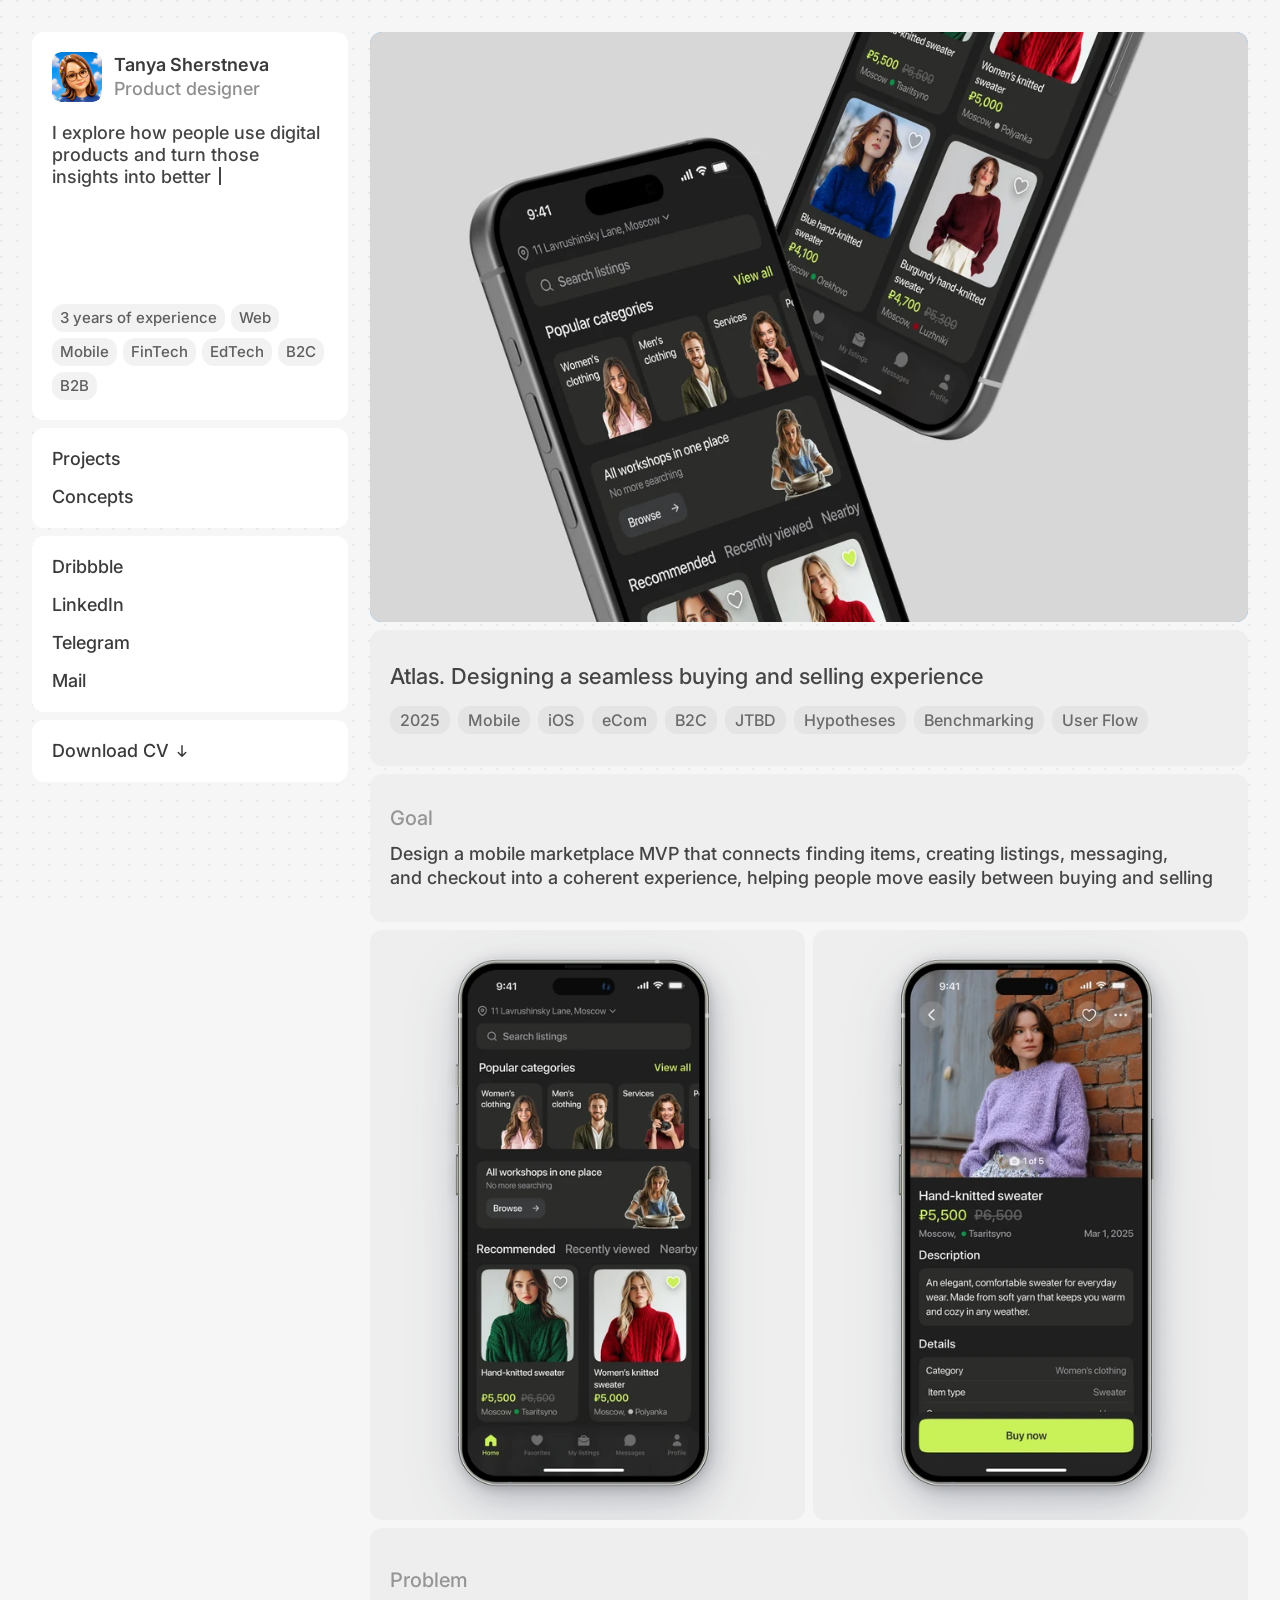
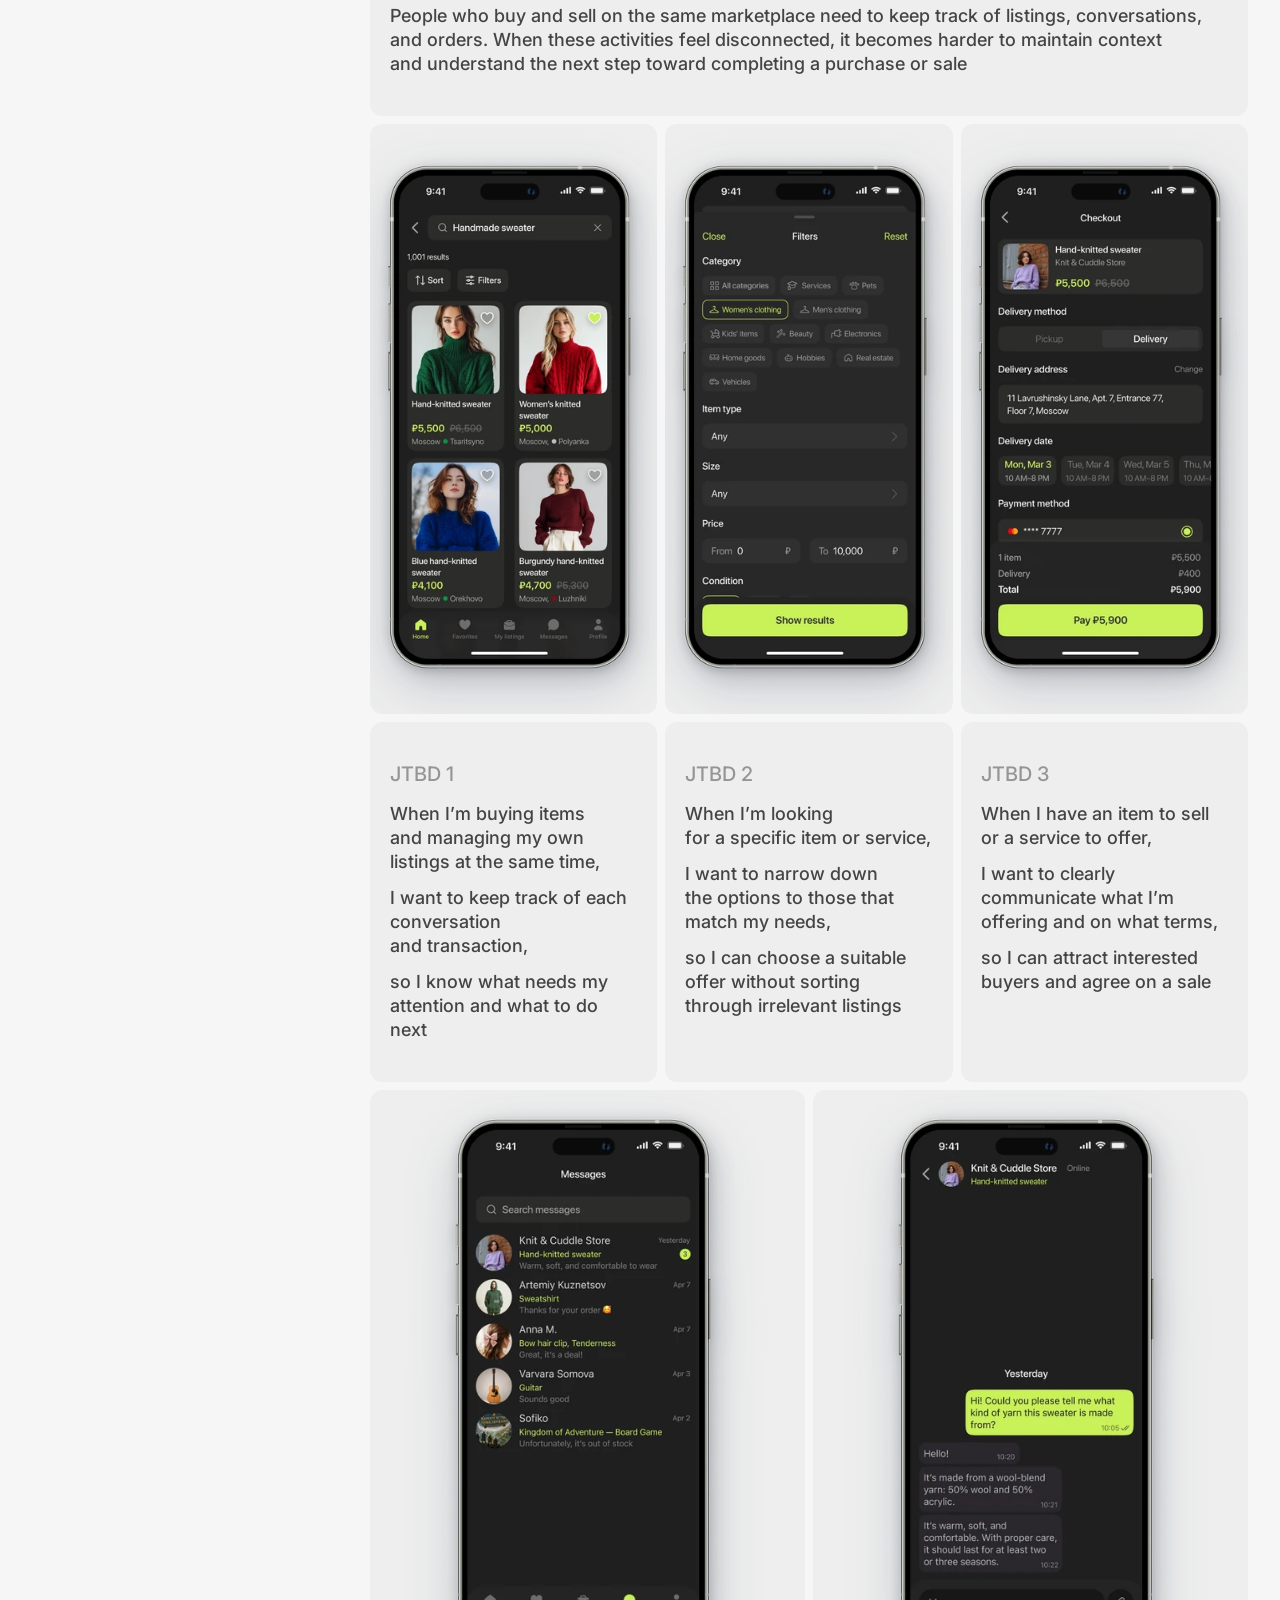
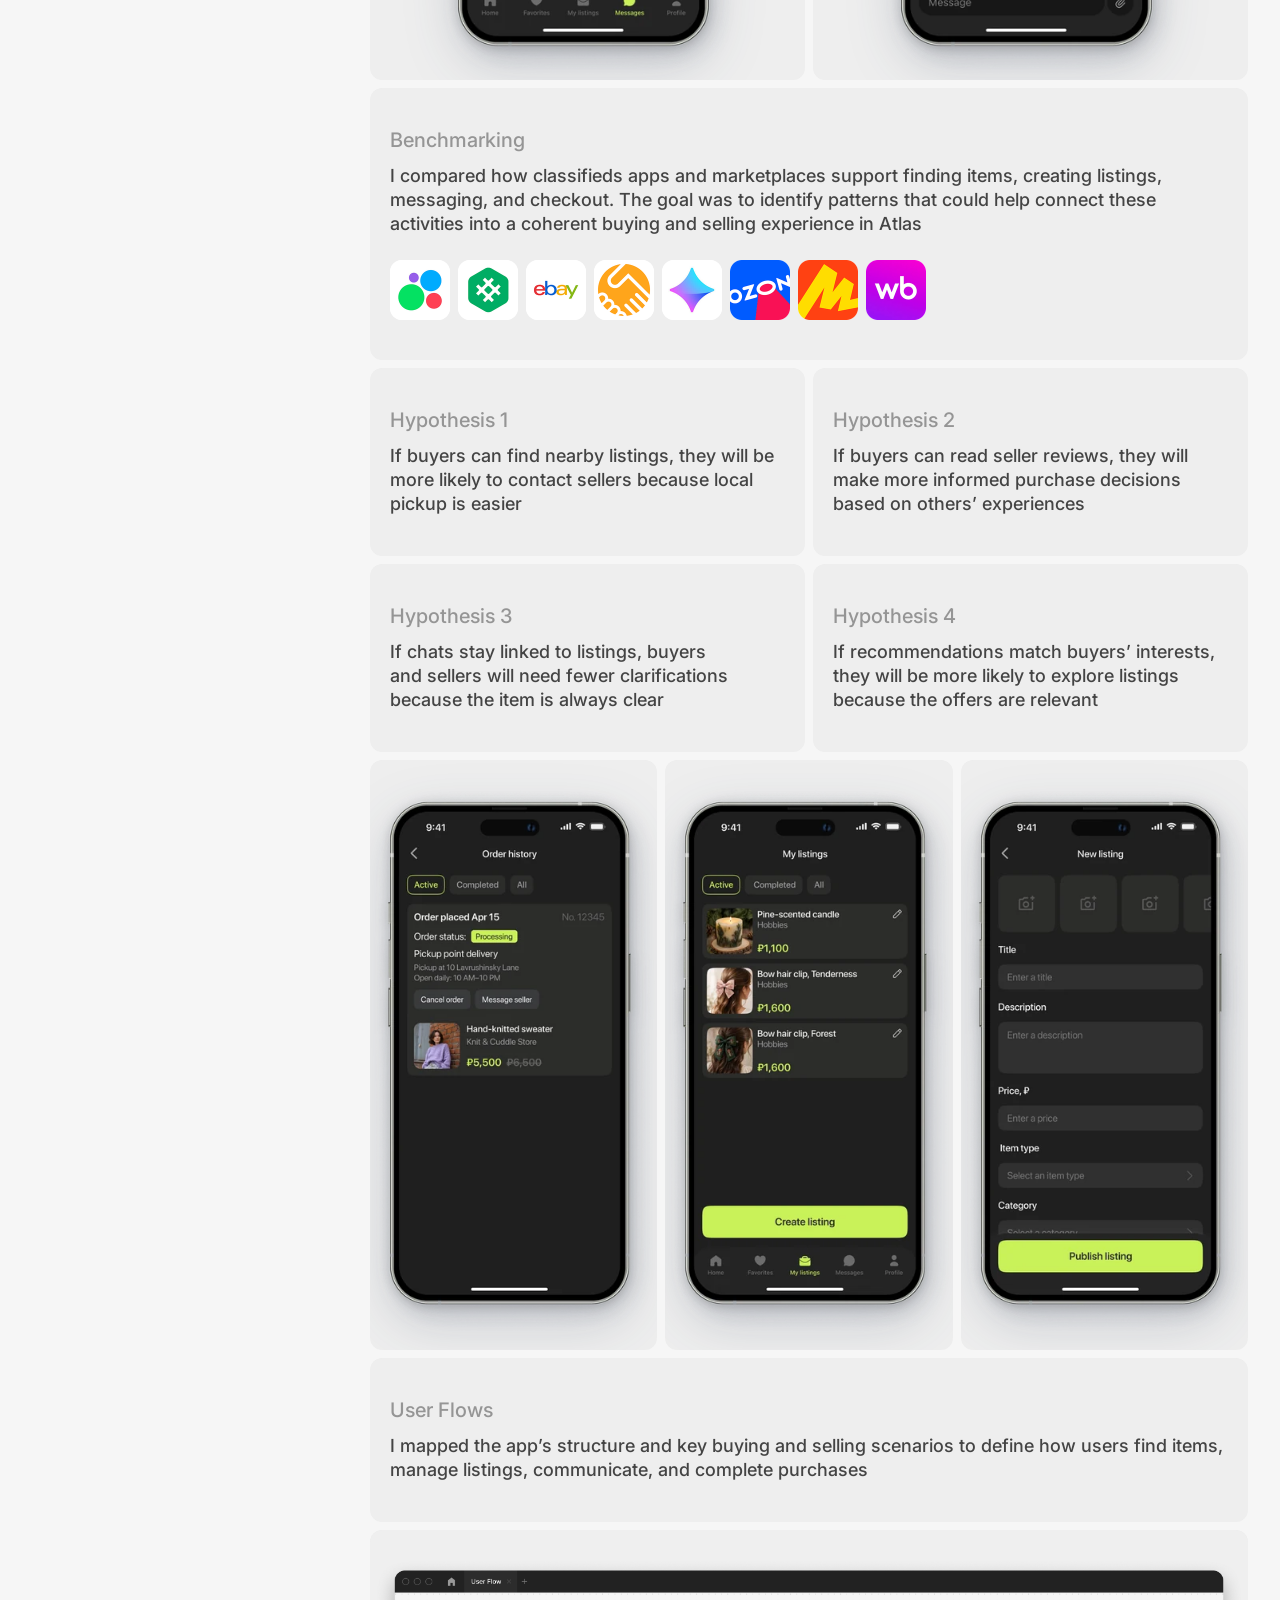
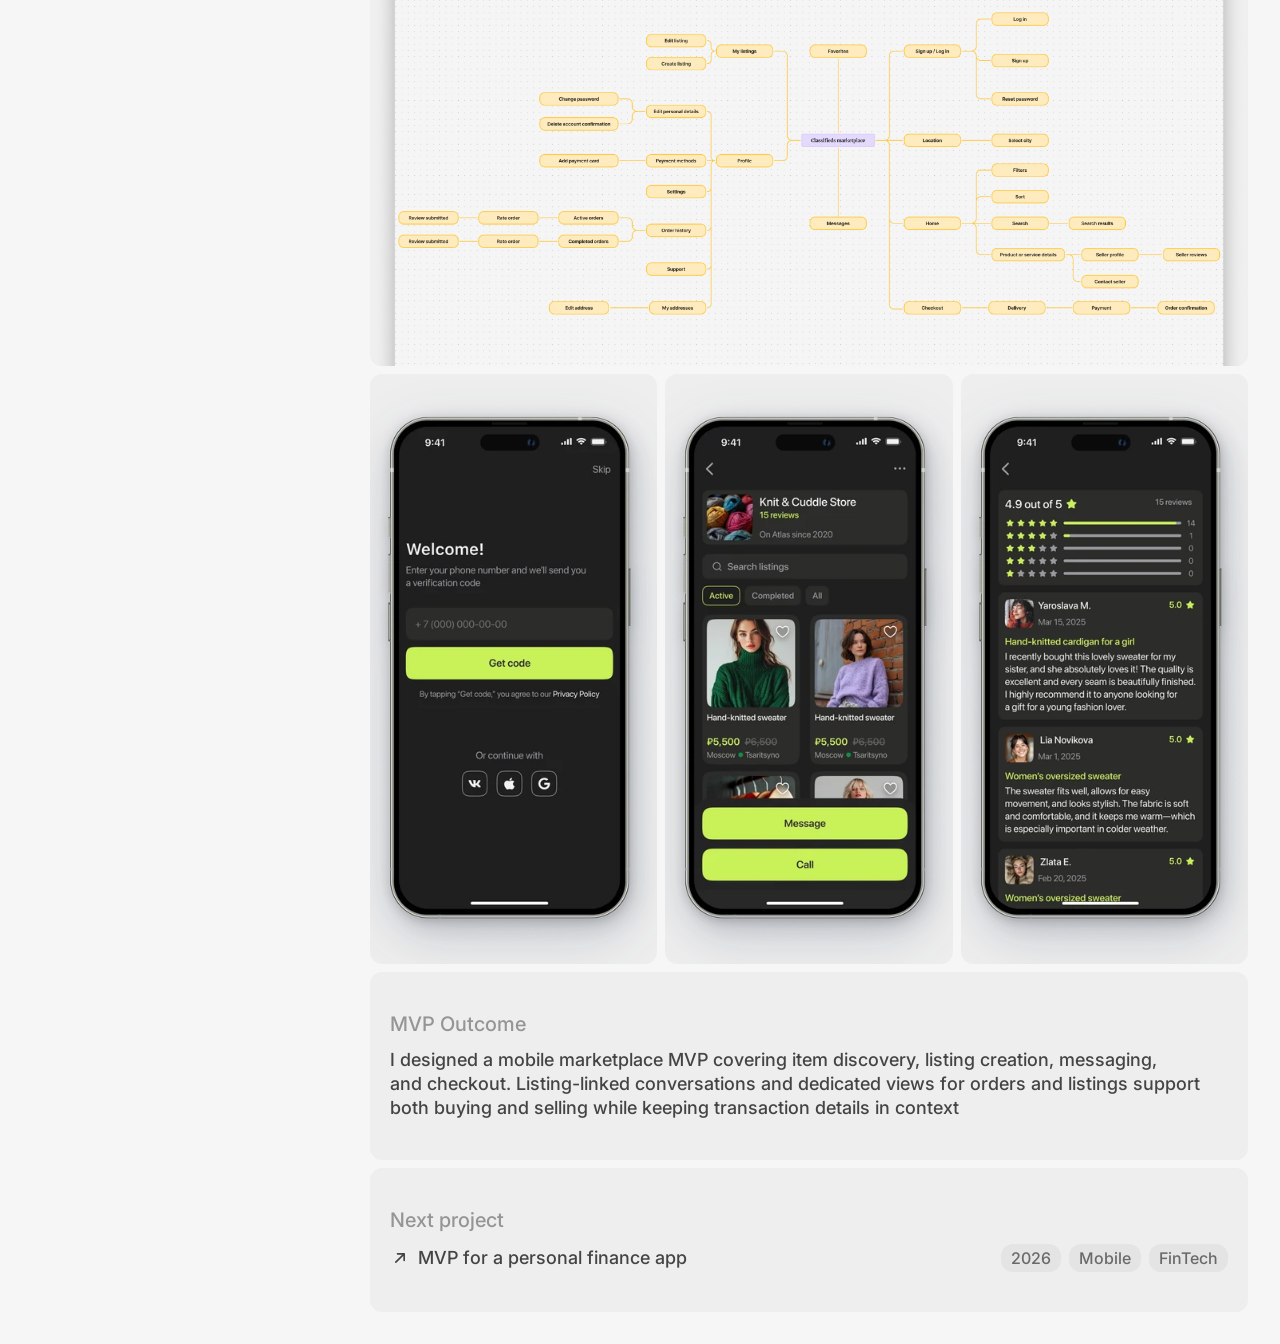
==== commit f7982073: "link" ====
--- a/atlas/index.html
+++ b/atlas/index.html
@@ -6,12 +6,12 @@
     <meta name="author" content="Tanya Sherstneva" />
     <meta name="copyright" content="© Tanya Sherstneva. Portfolio content, case studies and visuals may not be copied, reproduced or used for AI training without permission." />
     <meta name="robots" content="index, follow, noai, noimageai" />
-    <title>Atlas — Classifieds Marketplace Case Study | Tanya Sherstneva</title>
+    <title>Atlas | Tanya Sherstneva</title>
     <meta name="description" content="Designing a mobile classifieds marketplace MVP, from item discovery and seller messaging to checkout. A product design case study by Tanya Sherstneva." />
     <link rel="icon" type="image/svg+xml" href="../assets/favicon.svg" />
     <link rel="icon" type="image/png" sizes="32x32" href="../assets/favicon-32.png" />
     <link rel="apple-touch-icon" sizes="180x180" href="../assets/favicon-180.png" />
-    <link rel="preload" as="image" href="../assets/Atlas/atlas-cover.png?v=20260921-en" />
+    <link rel="preload" as="image" type="image/webp" href="../assets/responsive/atlas-cover-e73dc28e-2000.webp" imagesrcset="../assets/responsive/atlas-cover-e73dc28e-480.webp 480w, ../assets/responsive/atlas-cover-e73dc28e-800.webp 800w, ../assets/responsive/atlas-cover-e73dc28e-1200.webp 1200w, ../assets/responsive/atlas-cover-e73dc28e-1800.webp 1800w, ../assets/responsive/atlas-cover-e73dc28e-2000.webp 2000w" imagesizes="(max-width: 680px) calc(100vw - 24px), (max-width: 980px) calc(100vw - 64px), (max-width: 1400px) calc(100vw - 402px), 998px" />
     <link rel="stylesheet" href="../atlas.css?v=20260921-jtbd" />
   </head>
   <body>
@@ -30,7 +30,7 @@
           </div>
 
           <div class="profile__copy">
-            <p class="typewriter-copy" data-typewriter="I explore how people use digital products and turn those insights into better experiences.">I explore how people use digital products and turn those insights into better experiences.</p>
+            <p class="typewriter-copy" data-typewriter="I explore how people use digital products and turn those insights into better experiences">I explore how people use digital products and turn those insights into better experiences</p>
           </div>
 
           <div class="chips" aria-label="Skills and experience">
@@ -56,7 +56,7 @@
           <a href="mailto:tanya.shr.design@gmail.com" aria-label="Mail">Mail</a>
         </section>
 
-        <a class="card download" href="https://drive.google.com/file/d/1BvGrhKMnfIY4uvtljXsdKGRwU88iwA4E/view?usp=share_link" target="_blank" rel="noopener noreferrer" aria-label="Download CV">
+        <a class="card download" href="https://drive.google.com/file/d/1rvZRLGSlJnNHizzoRb1KVBPNBlRmmnEd/view?usp=share_link" target="_blank" rel="noopener noreferrer" aria-label="Download CV">
           <span>Download CV</span>
           <svg viewBox="0 0 24 24" aria-hidden="true">
             <path d="M12 5v14m0 0 5-5m-5 5-5-5" />
@@ -66,7 +66,7 @@
 
       <section class="case-page">
         <section class="case-cover case-cover--static" aria-label="Atlas cover">
-          <img src="../assets/Atlas/atlas-cover.png?v=20260921-en" width="2988" height="1770" alt="Atlas project cover" fetchpriority="high" />
+          <img src="../assets/responsive/atlas-cover-e73dc28e-2000.webp" width="2988" height="1770" alt="Atlas project cover" fetchpriority="high" srcset="../assets/responsive/atlas-cover-e73dc28e-480.webp 480w, ../assets/responsive/atlas-cover-e73dc28e-800.webp 800w, ../assets/responsive/atlas-cover-e73dc28e-1200.webp 1200w, ../assets/responsive/atlas-cover-e73dc28e-1800.webp 1800w, ../assets/responsive/atlas-cover-e73dc28e-2000.webp 2000w" sizes="(max-width: 680px) calc(100vw - 24px), (max-width: 980px) calc(100vw - 64px), (max-width: 1400px) calc(100vw - 402px), 998px" decoding="async" />
         </section>
 
         <section class="case-heading card">
@@ -89,26 +89,26 @@
         <section class="case-info card">
           <h3>Goal</h3>
           <p>
-            Design a mobile marketplace MVP that connects finding items, creating listings, messaging, and checkout into a coherent experience, helping people move easily between buying and selling.
+            Design a mobile marketplace MVP that connects finding items, creating listings, messaging, and checkout into a coherent experience, helping people move easily between buying and selling
           </p>
         </section>
 
         <section class="mockup-grid mockup-grid--two" aria-label="Atlas main screens">
-          <figure class="mockup-card"><img src="../assets/Atlas/atlas-screen-01-optimized.png?v=20260921-en" width="921" height="1741" loading="lazy" alt="Atlas home screen" /></figure>
-          <figure class="mockup-card"><img src="../assets/Atlas/atlas-screen-02-optimized.png?v=20260921-en" width="921" height="1741" loading="lazy" alt="Atlas listing details screen" /></figure>
+          <figure class="mockup-card"><img src="../assets/responsive/atlas-screen-01-optimized-72c0d7c5-921.webp" width="921" height="1741" loading="lazy" alt="Atlas home screen" srcset="../assets/responsive/atlas-screen-01-optimized-72c0d7c5-360.webp 360w, ../assets/responsive/atlas-screen-01-optimized-72c0d7c5-600.webp 600w, ../assets/responsive/atlas-screen-01-optimized-72c0d7c5-900.webp 900w, ../assets/responsive/atlas-screen-01-optimized-72c0d7c5-921.webp 921w" sizes="(max-width: 453px) 69vw, 312px" decoding="async" /></figure>
+          <figure class="mockup-card"><img src="../assets/responsive/atlas-screen-02-optimized-e7b42336-921.webp" width="921" height="1741" loading="lazy" alt="Atlas listing details screen" srcset="../assets/responsive/atlas-screen-02-optimized-e7b42336-360.webp 360w, ../assets/responsive/atlas-screen-02-optimized-e7b42336-600.webp 600w, ../assets/responsive/atlas-screen-02-optimized-e7b42336-900.webp 900w, ../assets/responsive/atlas-screen-02-optimized-e7b42336-921.webp 921w" sizes="(max-width: 453px) 69vw, 312px" decoding="async" /></figure>
         </section>
 
         <section class="case-note card">
           <h3>Problem</h3>
           <p>
-            People who buy and sell on the same marketplace need to keep track of listings, conversations, and orders. When these activities feel disconnected, it becomes harder to maintain context and understand the next step toward completing a purchase or sale.
+            People who buy and sell on the same marketplace need to keep track of listings, conversations, and orders. When these activities feel disconnected, it becomes harder to maintain context and understand the next step toward completing a purchase or sale
           </p>
         </section>
 
         <section class="mockup-grid mockup-grid--three mockup-grid--case-screens" aria-label="Atlas user flow screens">
-          <figure class="mockup-card"><img src="../assets/Atlas/atlas-screen-03-optimized.png?v=20260921-en" width="921" height="1741" loading="lazy" alt="Atlas search results screen" /></figure>
-          <figure class="mockup-card"><img src="../assets/Atlas/atlas-screen-04-optimized.png?v=20260921-en" width="921" height="1741" loading="lazy" alt="Atlas filters screen" /></figure>
-          <figure class="mockup-card"><img src="../assets/Atlas/atlas-screen-05-optimized.png?v=20260921-en" width="921" height="1741" loading="lazy" alt="Atlas checkout screen" /></figure>
+          <figure class="mockup-card"><img src="../assets/responsive/atlas-screen-03-optimized-08265088-921.webp" width="921" height="1741" loading="lazy" alt="Atlas search results screen" srcset="../assets/responsive/atlas-screen-03-optimized-08265088-360.webp 360w, ../assets/responsive/atlas-screen-03-optimized-08265088-600.webp 600w, ../assets/responsive/atlas-screen-03-optimized-08265088-900.webp 900w, ../assets/responsive/atlas-screen-03-optimized-08265088-921.webp 921w" sizes="(max-width: 453px) 69vw, 312px" decoding="async" /></figure>
+          <figure class="mockup-card"><img src="../assets/responsive/atlas-screen-04-optimized-0f3dd3fc-921.webp" width="921" height="1741" loading="lazy" alt="Atlas filters screen" srcset="../assets/responsive/atlas-screen-04-optimized-0f3dd3fc-360.webp 360w, ../assets/responsive/atlas-screen-04-optimized-0f3dd3fc-600.webp 600w, ../assets/responsive/atlas-screen-04-optimized-0f3dd3fc-900.webp 900w, ../assets/responsive/atlas-screen-04-optimized-0f3dd3fc-921.webp 921w" sizes="(max-width: 453px) 69vw, 312px" decoding="async" /></figure>
+          <figure class="mockup-card"><img src="../assets/responsive/atlas-screen-05-en-20260927-882a4856-921.webp" width="921" height="1741" loading="lazy" alt="Atlas checkout screen" srcset="../assets/responsive/atlas-screen-05-en-20260927-882a4856-360.webp 360w, ../assets/responsive/atlas-screen-05-en-20260927-882a4856-600.webp 600w, ../assets/responsive/atlas-screen-05-en-20260927-882a4856-900.webp 900w, ../assets/responsive/atlas-screen-05-en-20260927-882a4856-921.webp 921w" sizes="(max-width: 453px) 69vw, 312px" decoding="async" /></figure>
         </section>
 
         <section class="jbtd-grid" aria-label="Jobs to be done">
@@ -117,7 +117,7 @@
             <p class="jtbd-copy">
               <span>When I’m buying items and managing my own listings at the same time,</span>
               <span>I want to keep track of each conversation and transaction,</span>
-              <span>so I know what needs my attention and what to do next.</span>
+              <span>so I know what needs my attention and what to do next</span>
             </p>
           </article>
           <article class="card">
@@ -125,7 +125,7 @@
             <p class="jtbd-copy">
               <span>When I’m looking for a specific item or service,</span>
               <span>I want to narrow down the options to those that match my needs,</span>
-              <span>so I can choose a suitable offer without sorting through irrelevant listings.</span>
+              <span>so I can choose a suitable offer without sorting through irrelevant listings</span>
             </p>
           </article>
           <article class="card">
@@ -133,20 +133,20 @@
             <p class="jtbd-copy">
               <span>When I have an item to sell or a service to offer,</span>
               <span>I want to clearly communicate what I’m offering and on what terms,</span>
-              <span>so I can attract interested buyers and agree on a sale.</span>
+              <span>so I can attract interested buyers and agree on a sale</span>
             </p>
           </article>
         </section>
 
         <section class="mockup-grid mockup-grid--two" aria-label="More Atlas screens">
-          <figure class="mockup-card"><img src="../assets/Atlas/atlas-screen-06-optimized.png?v=20260921-en" width="921" height="1741" loading="lazy" alt="Atlas messages screen" /></figure>
-          <figure class="mockup-card"><img src="../assets/Atlas/atlas-screen-07-optimized.png?v=20260921-en" width="921" height="1741" loading="lazy" alt="Atlas chat screen" /></figure>
+          <figure class="mockup-card"><img src="../assets/responsive/atlas-screen-06-optimized-51ff0e76-921.webp" width="921" height="1741" loading="lazy" alt="Atlas messages screen" srcset="../assets/responsive/atlas-screen-06-optimized-51ff0e76-360.webp 360w, ../assets/responsive/atlas-screen-06-optimized-51ff0e76-600.webp 600w, ../assets/responsive/atlas-screen-06-optimized-51ff0e76-900.webp 900w, ../assets/responsive/atlas-screen-06-optimized-51ff0e76-921.webp 921w" sizes="(max-width: 453px) 69vw, 312px" decoding="async" /></figure>
+          <figure class="mockup-card"><img src="../assets/responsive/atlas-screen-07-optimized-b19a743a-921.webp" width="921" height="1741" loading="lazy" alt="Atlas chat screen" srcset="../assets/responsive/atlas-screen-07-optimized-b19a743a-360.webp 360w, ../assets/responsive/atlas-screen-07-optimized-b19a743a-600.webp 600w, ../assets/responsive/atlas-screen-07-optimized-b19a743a-900.webp 900w, ../assets/responsive/atlas-screen-07-optimized-b19a743a-921.webp 921w" sizes="(max-width: 453px) 69vw, 312px" decoding="async" /></figure>
         </section>
 
         <section class="case-note card competitor-analysis-card">
           <h3>Benchmarking</h3>
           <p>
-            I compared how classifieds apps and marketplaces support finding items, creating listings, messaging, and checkout. The goal was to identify patterns that could help connect these activities into a coherent buying and selling experience in Atlas.
+            I compared how classifieds apps and marketplaces support finding items, creating listings, messaging, and checkout. The goal was to identify patterns that could help connect these activities into a coherent buying and selling experience in Atlas
           </p>
 
           <div class="competitor-logos" aria-label="Services reviewed">
@@ -161,54 +161,50 @@
           </div>
         </section>
 
-        <figure class="image-card image-card--wide image-card--pan" aria-label="Competitive analysis map">
-          <img src="../assets/Atlas/atlas-competitive-analysis-optimized.jpg" width="1800" height="1066" loading="lazy" alt="Atlas competitive analysis map" />
-        </figure>
-
         <section class="hypothesis-grid" aria-label="Hypotheses">
           <article class="card">
             <h3>Hypothesis 1</h3>
             <p class="hypothesis-copy">
-              <span>If buyers can find nearby listings, they will be more likely to contact sellers because local pickup is easier.</span>
-            </p>
-          </article>
-          <article class="card"><h3>Hypothesis 2</h3><p>If buyers can read seller reviews, they will make more informed purchase decisions based on others’ experiences.</p></article>
-          <article class="card"><h3>Hypothesis 3</h3><p>If chats stay linked to listings, buyers and sellers will need fewer clarifications because the item is always clear.</p></article>
+              <span>If buyers can find nearby listings, they will be more likely to contact sellers because local pickup is easier</span>
+            </p>
+          </article>
+          <article class="card"><h3>Hypothesis 2</h3><p>If buyers can read seller reviews, they will make more informed purchase decisions based on others’ experiences</p></article>
+          <article class="card"><h3>Hypothesis 3</h3><p>If chats stay linked to listings, buyers and sellers will need fewer clarifications because the item is always clear</p></article>
           <article class="card">
             <h3>Hypothesis 4</h3>
             <p class="hypothesis-copy">
-              <span>If recommendations match buyers’ interests, they will be more likely to explore listings because the offers are relevant.</span>
+              <span>If recommendations match buyers’ interests, they will be more likely to explore listings because the offers are relevant</span>
             </p>
           </article>
         </section>
 
         <section class="mockup-grid mockup-grid--three" aria-label="Atlas screens">
-          <figure class="mockup-card"><img src="../assets/Atlas/atlas-screen-08-optimized.png?v=20260921-en" width="921" height="1741" loading="lazy" alt="Atlas order history screen" /></figure>
-          <figure class="mockup-card"><img src="../assets/Atlas/atlas-screen-09-optimized.png?v=20260921-en" width="921" height="1741" loading="lazy" alt="Atlas my listings screen" /></figure>
-          <figure class="mockup-card"><img src="../assets/Atlas/atlas-screen-10-optimized.png?v=20260921-en" width="921" height="1741" loading="lazy" alt="Atlas new listing screen" /></figure>
+          <figure class="mockup-card"><img src="../assets/responsive/atlas-screen-08-optimized-70501655-921.webp" width="921" height="1741" loading="lazy" alt="Atlas order history screen" srcset="../assets/responsive/atlas-screen-08-optimized-70501655-360.webp 360w, ../assets/responsive/atlas-screen-08-optimized-70501655-600.webp 600w, ../assets/responsive/atlas-screen-08-optimized-70501655-900.webp 900w, ../assets/responsive/atlas-screen-08-optimized-70501655-921.webp 921w" sizes="(max-width: 453px) 69vw, 312px" decoding="async" /></figure>
+          <figure class="mockup-card"><img src="../assets/responsive/atlas-screen-09-optimized-dc8a7b4c-921.webp" width="921" height="1741" loading="lazy" alt="Atlas my listings screen" srcset="../assets/responsive/atlas-screen-09-optimized-dc8a7b4c-360.webp 360w, ../assets/responsive/atlas-screen-09-optimized-dc8a7b4c-600.webp 600w, ../assets/responsive/atlas-screen-09-optimized-dc8a7b4c-900.webp 900w, ../assets/responsive/atlas-screen-09-optimized-dc8a7b4c-921.webp 921w" sizes="(max-width: 453px) 69vw, 312px" decoding="async" /></figure>
+          <figure class="mockup-card"><img src="../assets/responsive/atlas-screen-10-optimized-568654d4-921.webp" width="921" height="1741" loading="lazy" alt="Atlas new listing screen" srcset="../assets/responsive/atlas-screen-10-optimized-568654d4-360.webp 360w, ../assets/responsive/atlas-screen-10-optimized-568654d4-600.webp 600w, ../assets/responsive/atlas-screen-10-optimized-568654d4-900.webp 900w, ../assets/responsive/atlas-screen-10-optimized-568654d4-921.webp 921w" sizes="(max-width: 453px) 69vw, 312px" decoding="async" /></figure>
         </section>
 
         <section class="case-note card">
           <h3>User Flows</h3>
           <p>
-            I mapped the app’s structure and key buying and selling scenarios to define how users find items, manage listings, communicate, and complete purchases.
+            I mapped the app’s structure and key buying and selling scenarios to define how users find items, manage listings, communicate, and complete purchases
           </p>
         </section>
 
         <figure class="image-card image-card--wide image-card--ui-kit image-card--pan" aria-label="Atlas app structure and user flows" data-flow-zoom>
-          <img src="../assets/Atlas/atlas-user-flow.png?v=20260921-en" width="2988" height="1485" loading="lazy" alt="Atlas app structure and user flows" />
+          <img src="../assets/responsive/atlas-user-flow-301d09bf-2988.webp" width="2988" height="1485" loading="lazy" alt="Atlas app structure and user flows" srcset="../assets/responsive/atlas-user-flow-301d09bf-2988.webp 2988w" sizes="(max-width: 680px) 1120px, (max-width: 980px) calc(100vw - 64px), (max-width: 1400px) calc(100vw - 402px), 998px" decoding="async" />
         </figure>
 
         <section class="mockup-grid mockup-grid--three" aria-label="Atlas final screens">
-          <figure class="mockup-card"><img src="../assets/Atlas/atlas-screen-11-optimized.png?v=20260921-en" width="921" height="1741" loading="lazy" alt="Atlas sign-in screen" /></figure>
-          <figure class="mockup-card"><img src="../assets/Atlas/atlas-screen-12-optimized.png?v=20260921-en" width="921" height="1741" loading="lazy" alt="Atlas seller profile screen" /></figure>
-          <figure class="mockup-card"><img src="../assets/Atlas/atlas-screen-13-optimized.png?v=20260921-en" width="921" height="1741" loading="lazy" alt="Atlas reviews screen" /></figure>
+          <figure class="mockup-card"><img src="../assets/responsive/atlas-screen-11-optimized-389005f6-921.webp" width="921" height="1741" loading="lazy" alt="Atlas sign-in screen" srcset="../assets/responsive/atlas-screen-11-optimized-389005f6-360.webp 360w, ../assets/responsive/atlas-screen-11-optimized-389005f6-600.webp 600w, ../assets/responsive/atlas-screen-11-optimized-389005f6-900.webp 900w, ../assets/responsive/atlas-screen-11-optimized-389005f6-921.webp 921w" sizes="(max-width: 453px) 69vw, 312px" decoding="async" /></figure>
+          <figure class="mockup-card"><img src="../assets/responsive/atlas-screen-12-optimized-9052a07c-921.webp" width="921" height="1741" loading="lazy" alt="Atlas seller profile screen" srcset="../assets/responsive/atlas-screen-12-optimized-9052a07c-360.webp 360w, ../assets/responsive/atlas-screen-12-optimized-9052a07c-600.webp 600w, ../assets/responsive/atlas-screen-12-optimized-9052a07c-900.webp 900w, ../assets/responsive/atlas-screen-12-optimized-9052a07c-921.webp 921w" sizes="(max-width: 453px) 69vw, 312px" decoding="async" /></figure>
+          <figure class="mockup-card"><img src="../assets/responsive/atlas-screen-13-optimized-dac8759b-921.webp" width="921" height="1741" loading="lazy" alt="Atlas reviews screen" srcset="../assets/responsive/atlas-screen-13-optimized-dac8759b-360.webp 360w, ../assets/responsive/atlas-screen-13-optimized-dac8759b-600.webp 600w, ../assets/responsive/atlas-screen-13-optimized-dac8759b-900.webp 900w, ../assets/responsive/atlas-screen-13-optimized-dac8759b-921.webp 921w" sizes="(max-width: 453px) 69vw, 312px" decoding="async" /></figure>
         </section>
 
         <section class="case-note card">
           <h3>MVP Outcome</h3>
           <p>
-            I designed a mobile marketplace MVP covering item discovery, listing creation, messaging, and checkout. Listing-linked conversations and dedicated views for orders and listings support both buying and selling while keeping transaction details in context.
+            I designed a mobile marketplace MVP covering item discovery, listing creation, messaging, and checkout. Listing-linked conversations and dedicated views for orders and listings support both buying and selling while keeping transaction details in context
           </p>
         </section>
 
